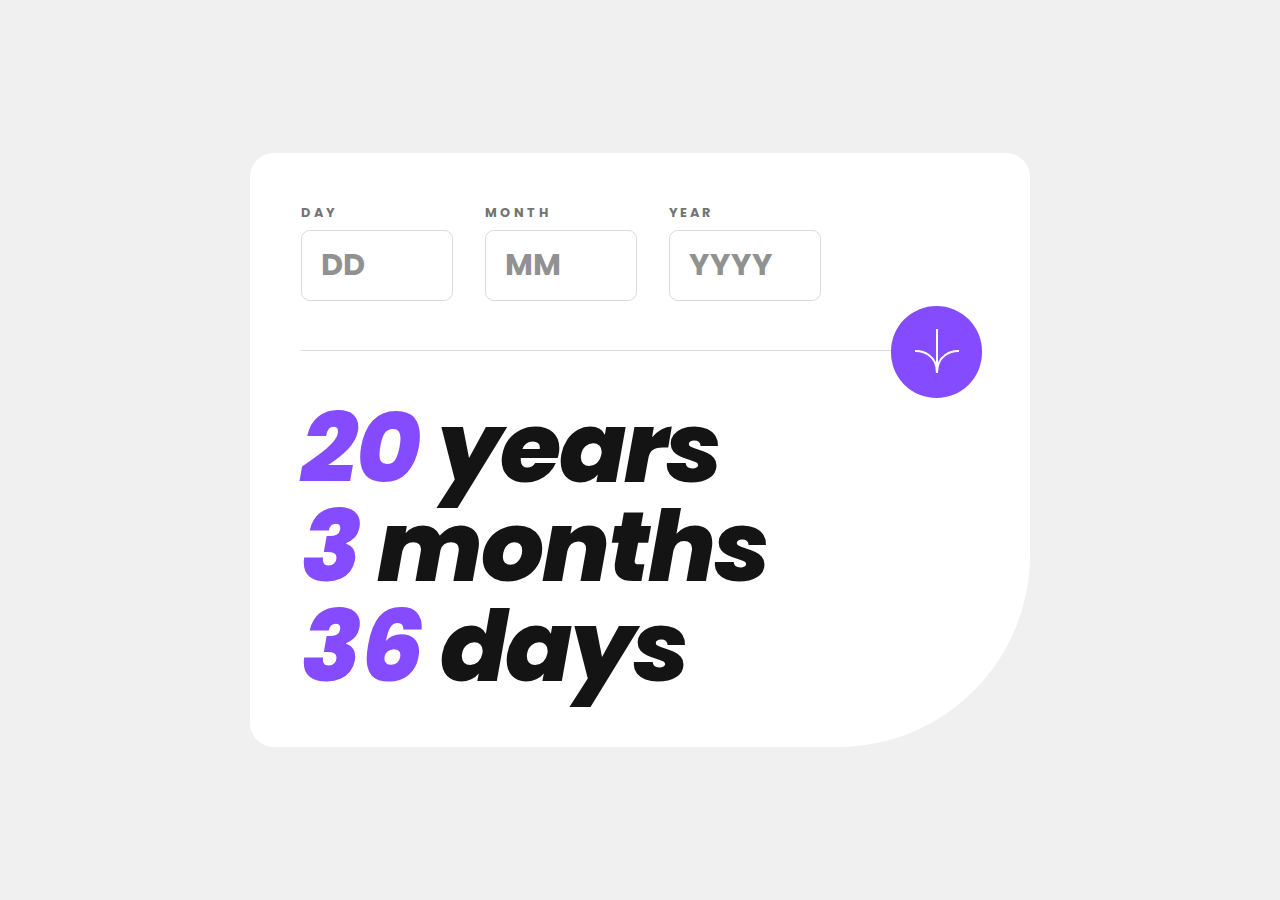
==== age-calculator-app-main/index.html @ 822daee4 "age-calculator base" ====
<!DOCTYPE html>
<html lang="en">
	<head>
		<meta charset="UTF-8" />
		<meta
			name="viewport"
			content="width=device-width, initial-scale=1.0" />
		<!-- displays site properly based on user's device -->
		<link
			rel="icon"
			type="image/png"
			sizes="32x32"
			href="./assets/images/favicon-32x32.png" />
		<title>Frontend Mentor | Age calculator app</title>
		<link
			rel="stylesheet"
			href="style.css" />
		<link
			rel="preconnect"
			href="https://fonts.googleapis.com" />
		<link
			rel="preconnect"
			href="https://fonts.gstatic.com"
			crossorigin />
		<link
			href="https://fonts.googleapis.com/css2?family=Poppins:ital,wght@0,400;0,500;0,600;0,700;0,800;0,900;1,400;1,500;1,600;1,700;1,800;1,900&display=swap"
			rel="stylesheet" />
    <script defer src="./app.js"></script>
	</head>
	<body>
		<div class="container">
			<div class="form__wrapper">
				<div class="userInput">
					<label for="day">Day</label>
					<input
						type="text"
						id="day"
						placeholder="DD" />
            <p class="errorMsgDay errorStatus"></p>
				</div>
				<div class="userInput">
					<label for="month">Month</label>
					<input
						type="text"
						id="month"
						placeholder="MM" />
            <p class="errorMsgMonth errorStatus"></p>
				</div>
				<div class="userInput">
					<label for="year">Year</label>
					<input
						type="text"
						id="year"
						placeholder="YYYY" />
            <p class="errorMsgYear errorStatus"></p>
				</div>
			</div>
			<div class="wall">
				<hr class="line" />
				<button class="submit" onclick="checkInputs()">
					<svg
						xmlns="http://www.w3.org/2000/svg"
						width="46"
						height="44"
						viewBox="0 0 46 44">
						<g
							fill="none"
							stroke="#FFF"
							stroke-width="2">
							<path
								d="M1 22.019C8.333 21.686 23 25.616 23 44M23 44V0M45 22.019C37.667 21.686 23 25.616 23 44" />
						</g>
					</svg>
				</button>
			</div>
			<div class="output-div">
				<p class="ageYear"><span class="outputYear output">20</span>years</p>
				<p class="ageMonth"><span class="outputMonth output">3</span>months</p>
				<p class="ageDay"><span class="outputDay output">36</span>days</p>
			</div>
		</div>
		<!-- <div class="attribution">
			Challenge by
			<a
				href="https://www.frontendmentor.io?ref=challenge"
				target="_blank"
				>Frontend Mentor</a
			>. Coded by <a href="#">Your Name Here</a>.
		</div> -->
	</body>
</html>
---- age-calculator-app-main/style.css ----
* {
  margin: 0;
  padding: 0;
  box-sizing: border-box;
}

body {
  background-color: hsl(0, 0%, 94%);
  font-family: "Poppins", sans-serif;
  display: flex;
  justify-content: center;
  align-items: center;
  flex-direction: column;
  height: 100dvh;
}

.container {
  background-color: hsl(0, 0%, 100%);
  width: 61dvw;
  margin: 0 auto;
  border-radius: 1.5rem 1.5rem 12rem 1.5rem;
  padding: 3.2rem 4.6rem 3.2rem 3.2rem;
}

.form__wrapper {
  display: flex;
  margin-bottom: 2.7rem;
}
.form__wrapper .userInput {
  display: flex;
  flex-direction: column;
  margin-right: 2rem;
}
.form__wrapper label {
  color: hsl(0, 0%, 45%);
  font-size: 0.8rem;
  text-transform: uppercase;
  letter-spacing: 3px;
  margin-bottom: 0.5rem;
  font-weight: 700;
}
.form__wrapper input {
  font-size: 1.8rem;
  font-weight: 700;
  width: 9.5rem;
  border-radius: 0.55rem;
  outline: none;
  border: 1px solid hsl(0, 0%, 86%);
  padding: 0.8rem 1.2rem;
  font-family: "Poppins", serif;
}
.form__wrapper input::placeholder {
  font-size: 1.9rem;
  font-weight: 700;
  color: hsl(0, 0%, 57%);
}
.form__wrapper .inputOnErr {
  border: 1px solid hsl(0, 100%, 67%);
}
.form__wrapper .labelOnErr {
  color: hsl(0, 100%, 67%);
}

.wall {
  height: 3rem;
}
.wall .line {
  height: 1px;
  background-color: hsl(0, 0%, 86%);
  border: none;
}
.wall .submit {
  width: 5.7rem;
  height: 5.7rem;
  border-radius: 50%;
  background-color: hsl(259, 100%, 65%);
  color: hsl(0, 0%, 100%);
  border: none;
  position: relative;
  left: 90%;
  bottom: 2.8rem;
  transition: all 0.1s ease-in;
}
.wall .submit:active {
  background-color: hsl(0, 0%, 8%);
}

.output-div {
  font-size: 6.2rem;
  font-style: italic;
  font-weight: 800;
  line-height: 1;
  color: hsl(0, 0%, 8%);
  letter-spacing: -2px;
}
.output-div span {
  letter-spacing: -0.5px;
  margin-right: 1rem;
}

.output {
  color: hsl(259, 100%, 65%);
}

@media screen and (width < 600px) {
  .container {
    width: 90vw;
    margin: 0 auto;
    border-radius: 1rem 1rem 6rem 1rem;
    padding: 2.5rem 1.5rem 3rem 1.5rem;
  }
  .form__wrapper {
    margin-bottom: 4rem;
  }
  .form__wrapper .userInput {
    margin-right: 0.8rem;
  }
  .form__wrapper label {
    color: hsl(0, 0%, 45%);
    font-size: 0.7rem;
    text-transform: uppercase;
    letter-spacing: 3px;
    margin-bottom: 0.2rem;
    font-weight: 700;
  }
  .form__wrapper input {
    font-size: 1rem;
    font-weight: 700;
    width: 5.1rem;
    border-radius: 0.2rem;
    outline: none;
    border: 1px solid hsl(0, 0%, 86%);
    padding: 0.4rem 0.6rem;
    font-family: "Poppins", serif;
  }
  .form__wrapper input::placeholder {
    font-size: 1rem;
    font-weight: 700;
    color: hsl(0, 0%, 57%);
  }
  .form__wrapper .errorStatus {
    font-size: 0.7rem;
    font-style: italic;
  }
  .wall {
    height: 1rem;
    margin-bottom: 3rem;
  }
  .wall .line {
    height: 1px;
    background-color: hsl(0, 0%, 86%);
    border: none;
  }
  .wall .submit {
    width: 4rem;
    height: 4rem;
    border-radius: 50%;
    background-color: hsl(259, 100%, 65%);
    color: hsl(0, 0%, 100%);
    border: none;
    position: relative;
    left: 40%;
    bottom: 2.1rem;
  }
  .wall .submit svg {
    width: 30px;
    height: 30px;
  }
  .wall .submit svg g {
    stroke-width: 3px;
  }
  .output-div {
    font-size: 3.2rem;
    font-style: italic;
    font-weight: 800;
    line-height: 1.1;
    color: hsl(0, 0%, 8%);
  }
  .output-div span {
    letter-spacing: -0.5px;
    margin-right: 0.7rem;
  }
}
.errorStatus {
  margin-top: 0.4rem;
  font-size: 0.9rem;
  color: hsl(0, 100%, 67%);
  font-style: italic;
}

.hidden {
  display: none;
}

/*# sourceMappingURL=style.css.map */
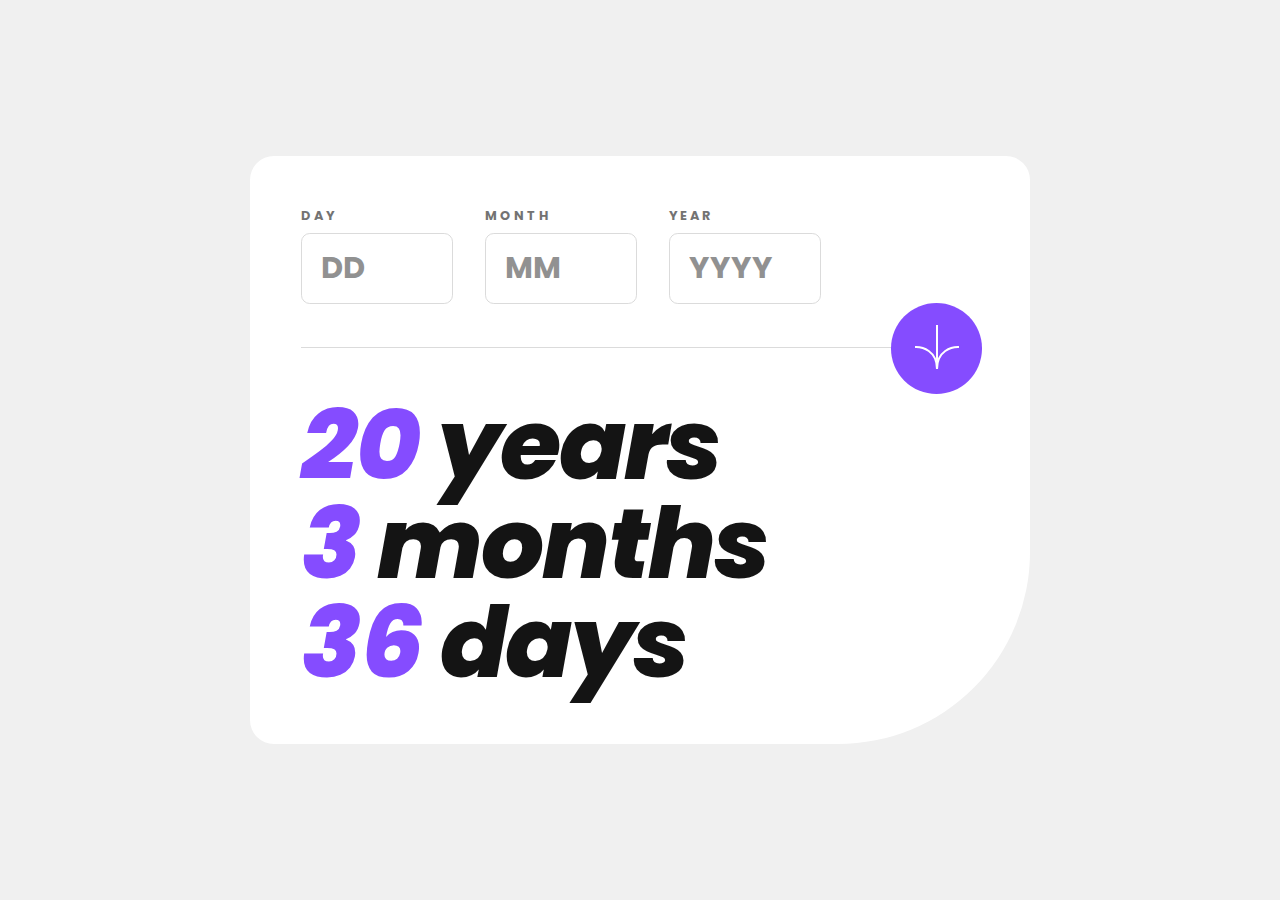
==== commit 0acc9e96: "Some JavaScript" ====
--- a/age-calculator-app-main/index.html
+++ b/age-calculator-app-main/index.html
@@ -25,7 +25,9 @@
 		<link
 			href="https://fonts.googleapis.com/css2?family=Poppins:ital,wght@0,400;0,500;0,600;0,700;0,800;0,900;1,400;1,500;1,600;1,700;1,800;1,900&display=swap"
 			rel="stylesheet" />
-    <script defer src="./app.js"></script>
+		<script
+			defer
+			src="./app.js"></script>
 	</head>
 	<body>
 		<div class="container">
@@ -36,7 +38,7 @@
 						type="text"
 						id="day"
 						placeholder="DD" />
-            <p class="errorMsgDay errorStatus"></p>
+					<p class="errorMsgDay errorStatus hidden"></p>
 				</div>
 				<div class="userInput">
 					<label for="month">Month</label>
@@ -44,7 +46,7 @@
 						type="text"
 						id="month"
 						placeholder="MM" />
-            <p class="errorMsgMonth errorStatus"></p>
+					<p class="errorMsgMonth errorStatus hidden"></p>
 				</div>
 				<div class="userInput">
 					<label for="year">Year</label>
@@ -52,12 +54,12 @@
 						type="text"
 						id="year"
 						placeholder="YYYY" />
-            <p class="errorMsgYear errorStatus"></p>
+					<p class="errorMsgYear errorStatus hidden"></p>
 				</div>
 			</div>
 			<div class="wall">
 				<hr class="line" />
-				<button class="submit" onclick="checkInputs()">
+				<button class="submit">
 					<svg
 						xmlns="http://www.w3.org/2000/svg"
 						width="46"
